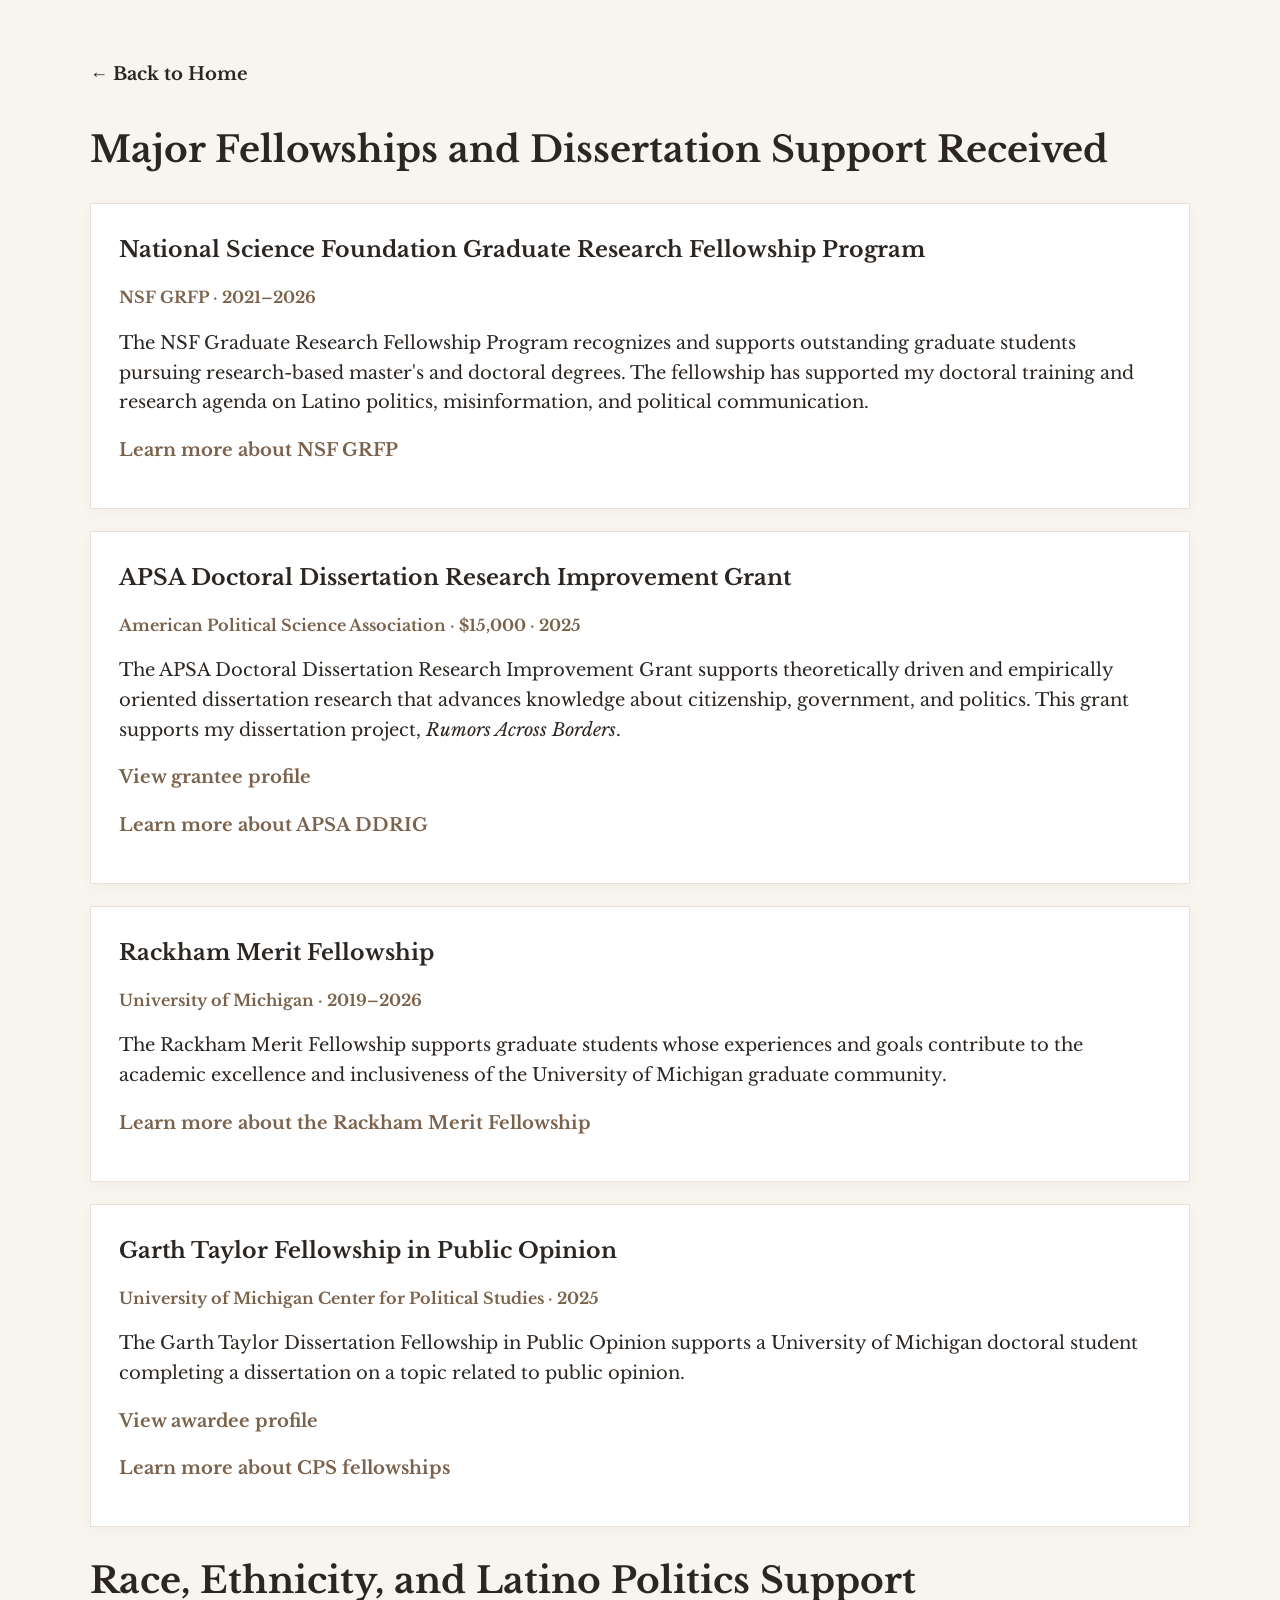
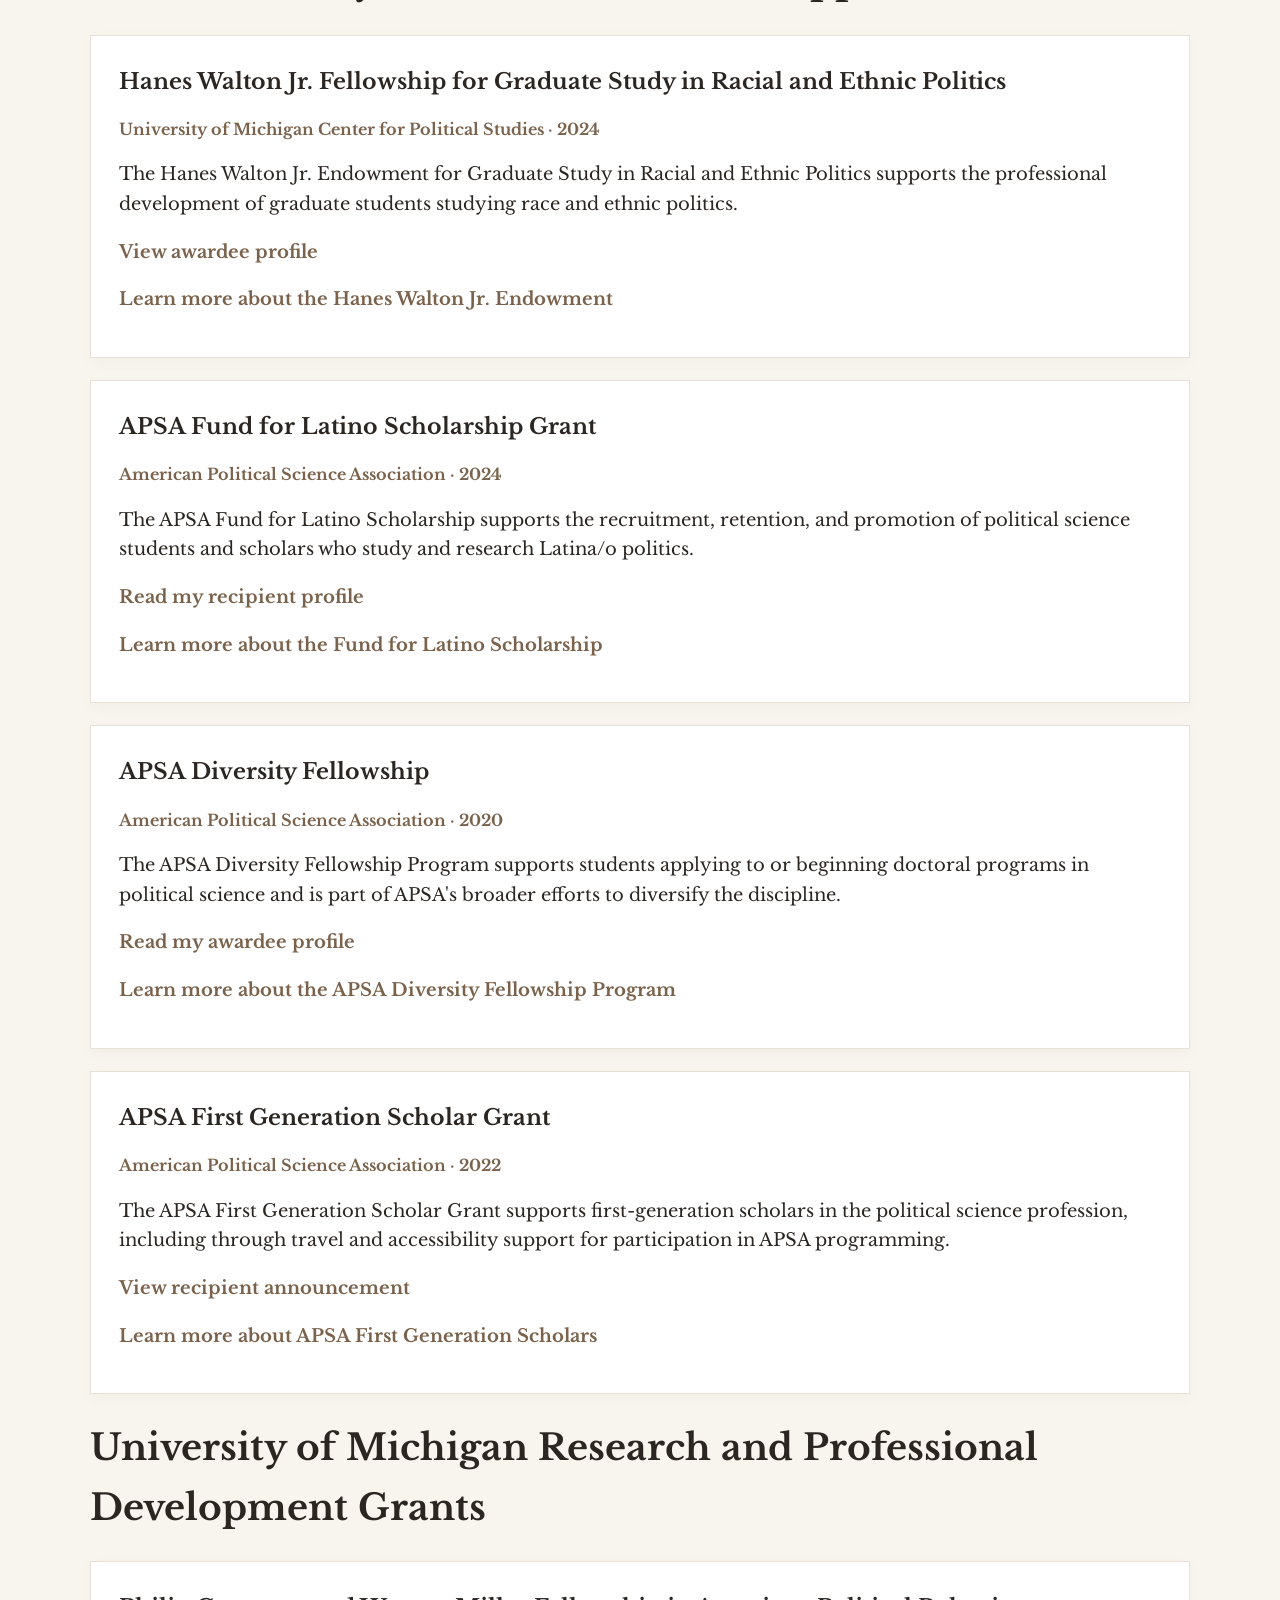
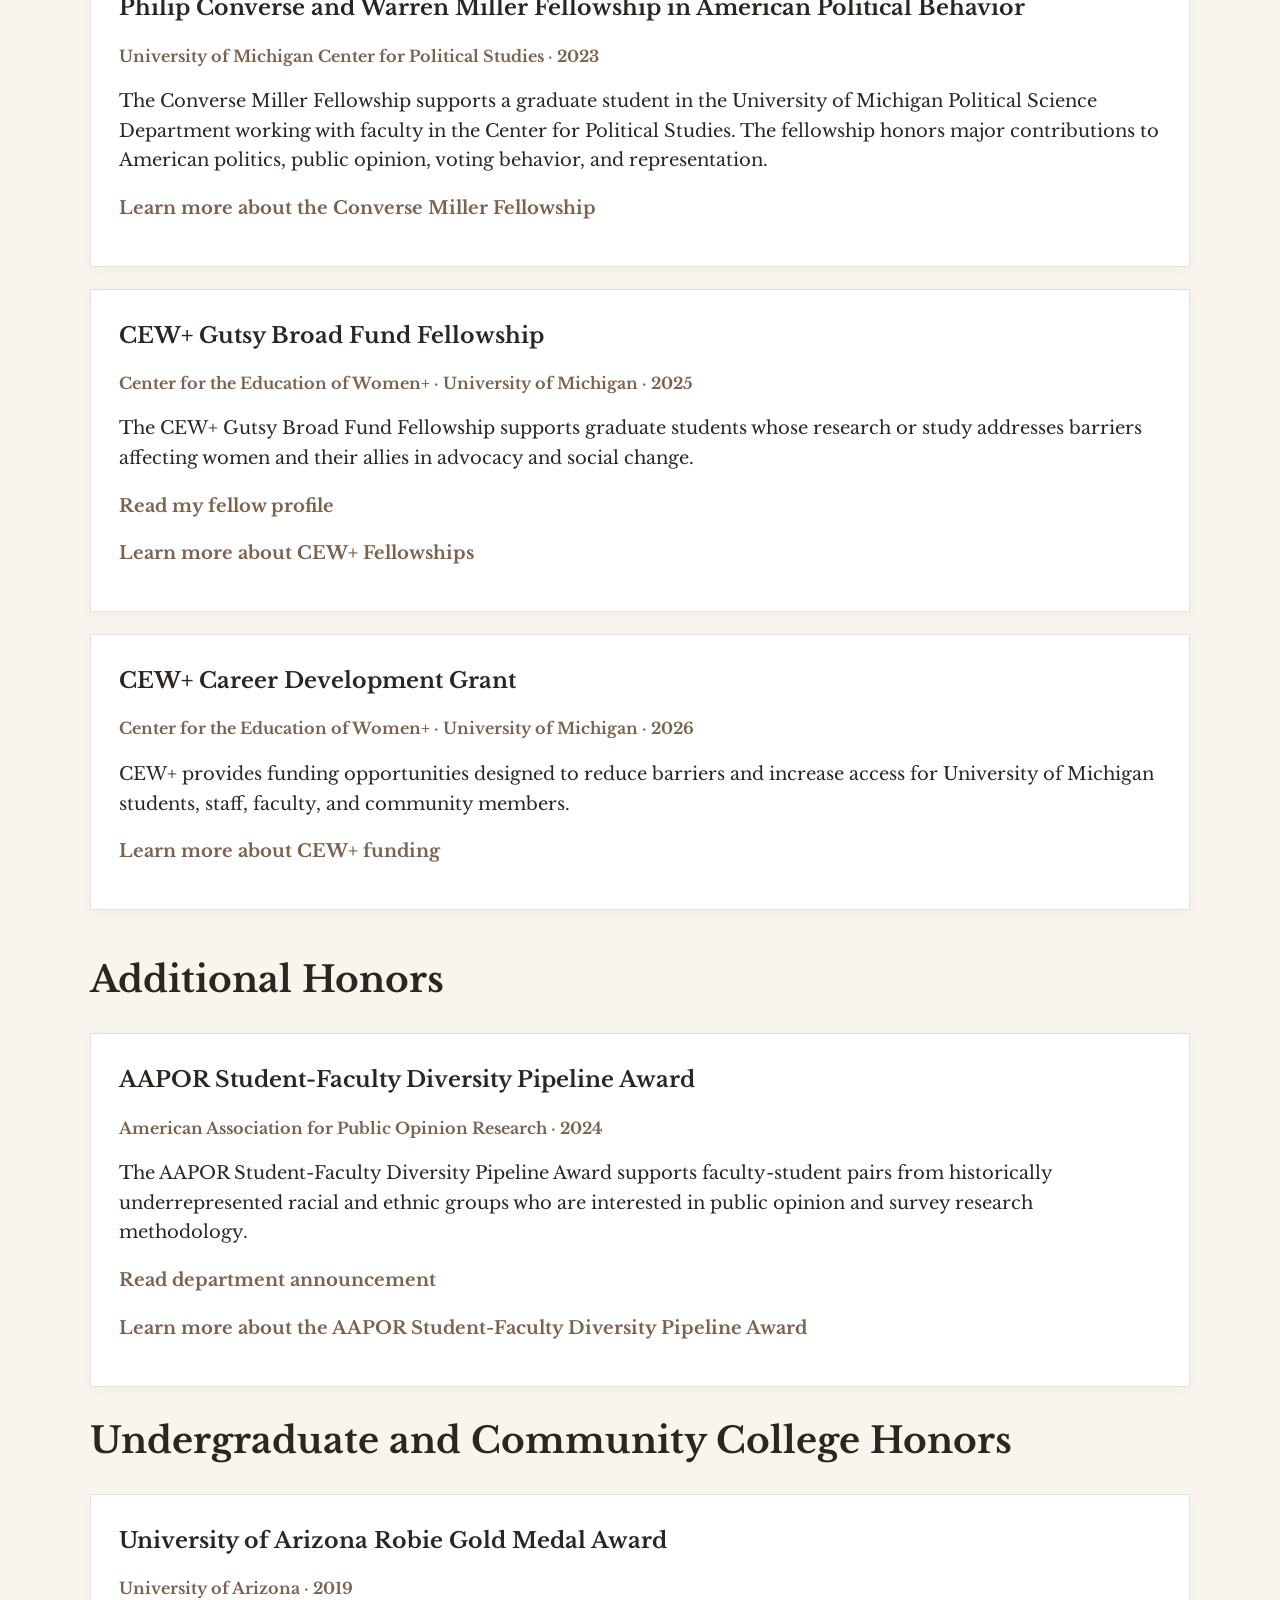
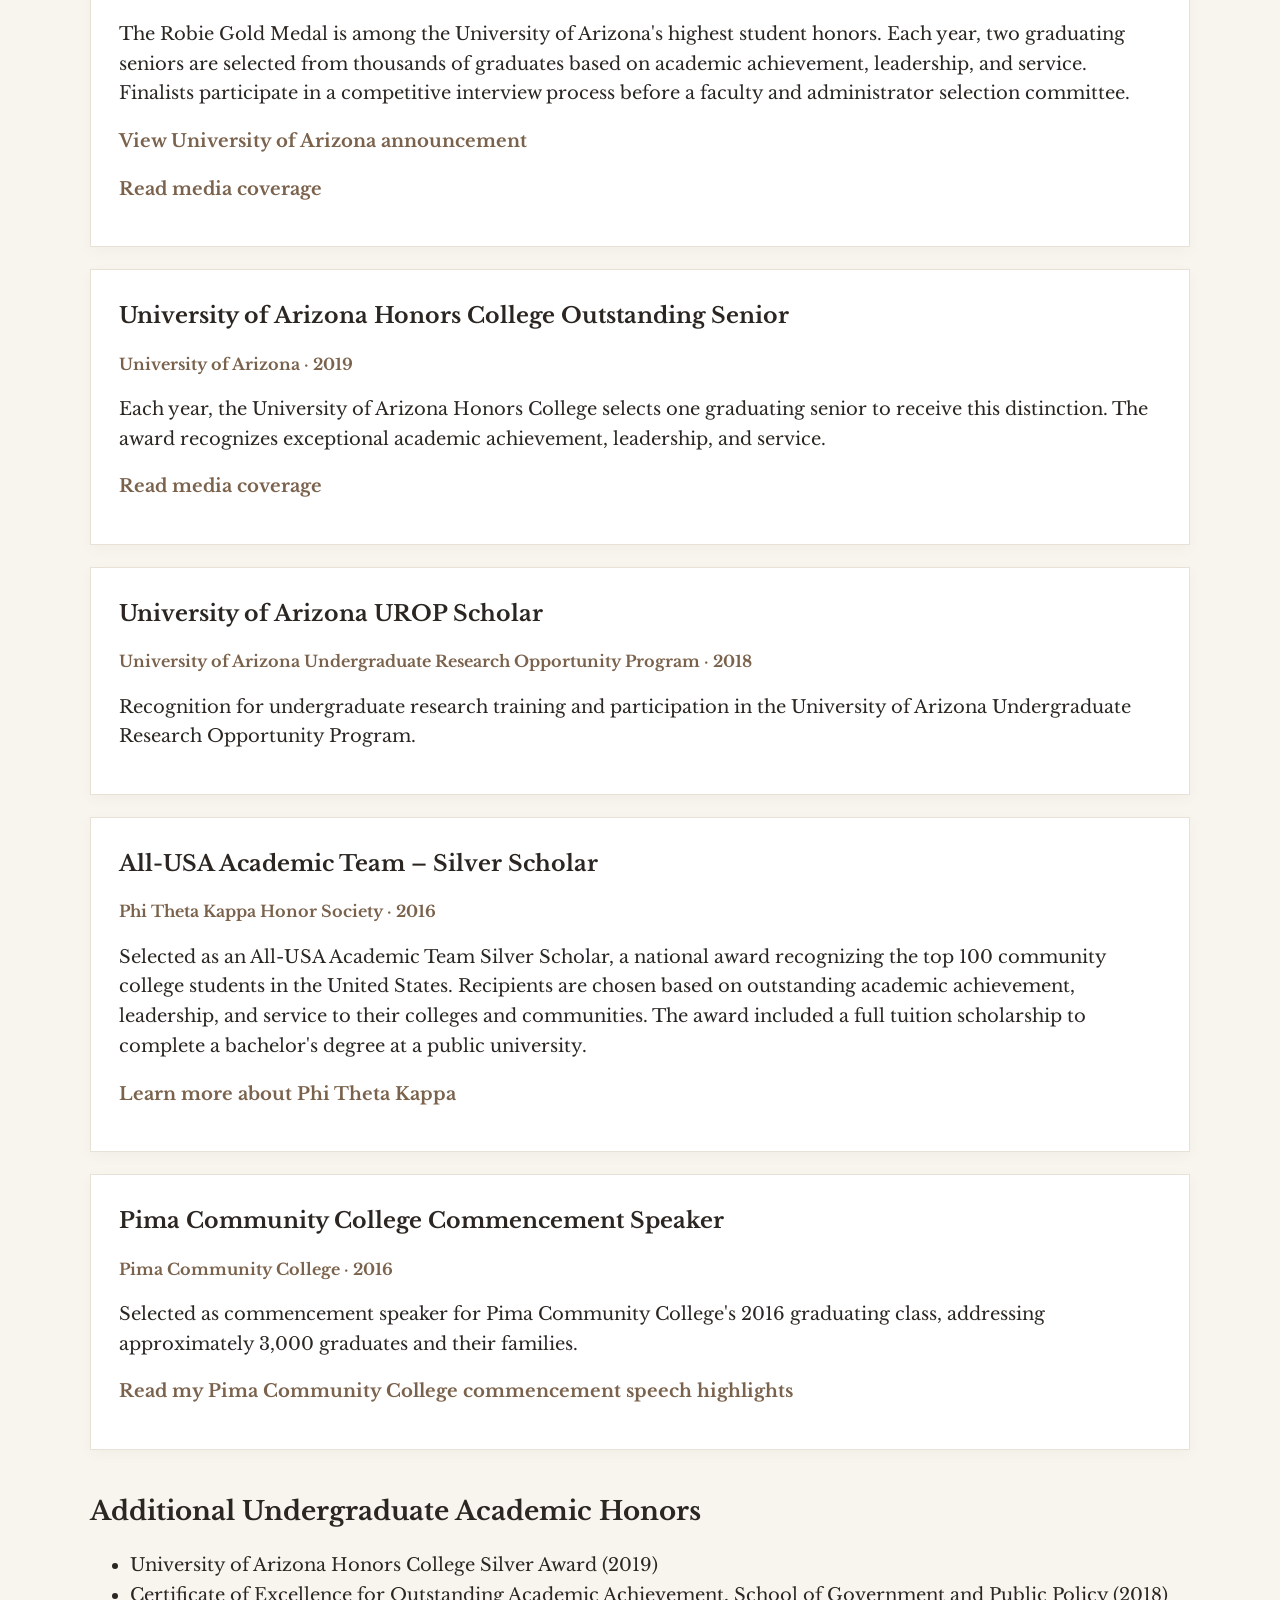
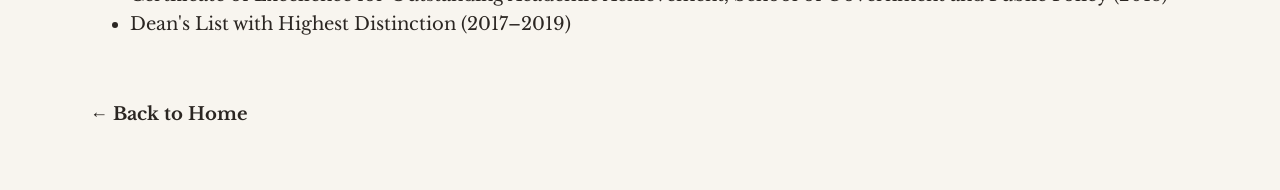
==== awards.html @ 93df4cb4 "Add awards teaching and background pages" ====
<html lang="en">
<head>
  <meta charset="UTF-8">
  <meta name="viewport" content="width=device-width, initial-scale=1.0">
  <title>Awards & Fellowships | Francy Luna Diaz</title>

  <link rel="stylesheet" href="https://cdnjs.cloudflare.com/ajax/libs/font-awesome/6.5.1/css/all.min.css">
  <link href="https://fonts.googleapis.com/css2?family=Libre+Baskerville:wght@400;700&display=swap" rel="stylesheet">

  <style>
    body,
    h1, h2, h3, h4, h5, h6,
    p, a, li, span, div {
      font-family: "Libre Baskerville", Georgia, "Times New Roman", serif !important;
    }

    body {
      color: #2B2622;
      background: #f8f5ef;
      font-size: 18px;
      line-height: 1.65;
      margin: 0;
    }

    .awards-container {
      width: clamp(320px, 88vw, 1100px);
      margin: 60px auto;
    }

    .back-link {
      margin-bottom: 30px;
    }

    .back-link a {
      color: #2B2622;
      text-decoration: none;
      font-weight: 700;
    }

    .back-link a:hover {
      color: #7A624C;
      text-decoration: underline;
    }

    .page-title {
      text-align: center;
      margin-bottom: 35px;
    }

    .page-title h1 {
      font-size: 34px;
      font-weight: 700;
      letter-spacing: 2px;
      color: #2B2622;
      margin-bottom: 12px;
    }

    .page-title hr {
      width: 90px;
      border: none;
      border-top: 2px solid #B8A18B;
    }

    .award-section {
      margin-bottom: 40px;
    }

    .award-section h2 {
      font-size: 26px;
      font-weight: 700;
      color: #2B2622;
      margin-bottom: 18px;
    }

    .award-card {
      background: #ffffff;
      border: 1px solid #E8E1D8;
      padding: 28px;
      margin-bottom: 22px;
      box-shadow: 0 4px 14px rgba(0,0,0,0.03);
    }

    .award-card h3 {
      font-size: 22px;
      font-weight: 700;
      margin-top: 0;
      margin-bottom: 8px;
      color: #2B2622;
    }

    .award-meta {
      font-size: 16px;
      font-weight: 700;
      color: #7A624C;
      margin-bottom: 12px;
    }

    .award-card p {
      margin-bottom: 14px;
    }

    .award-card a {
      color: #7A624C;
      font-weight: 700;
      text-decoration: none;
    }

    .award-card a:hover {
      color: #5F4C3B;
      text-decoration: underline;
    }
  </style>
</head>

<body>
  <div class="awards-container">
    <p class="back-link">
      <a href="index.html">← Back to Home</a>
    </p>


    <div class="award-section">
      <h1>Major Fellowships and Dissertation Support Received</h1>

      <div class="award-card">
        <h3>National Science Foundation Graduate Research Fellowship Program</h3>
        <p class="award-meta">NSF GRFP · 2021–2026</p>
        <p>
          The NSF Graduate Research Fellowship Program recognizes and supports outstanding graduate students pursuing research-based master's and doctoral degrees. The fellowship has supported my doctoral training and research agenda on Latino politics, misinformation, and political communication.
        </p>
        <p>
          <a href="https://www.nsfgrfp.org/" target="_blank">Learn more about NSF GRFP</a>
        </p>
      </div>

      <div class="award-card">
        <h3>APSA Doctoral Dissertation Research Improvement Grant</h3>
        <p class="award-meta">American Political Science Association · $15,000 · 2025</p>
        <p>
          The APSA Doctoral Dissertation Research Improvement Grant supports theoretically driven and empirically oriented dissertation research that advances knowledge about citizenship, government, and politics. This grant supports my dissertation project, <em>Rumors Across Borders</em>.
        </p>
        <p>
          <a href="https://connect.apsanet.org/ddrig/2025-doctoral-dissertation-research-improvement-grantees/#luna-diaz" target="_blank">View grantee profile</a>
        </p>
        <p>
          <a href="https://apsanet.org/programs/doctoral-dissertation-research-improvement-grants/" target="_blank">Learn more about APSA DDRIG</a>
        </p>
      </div>

      <div class="award-card">
        <h3>Rackham Merit Fellowship</h3>
        <p class="award-meta">University of Michigan · 2019–2026</p>
        <p>
          The Rackham Merit Fellowship supports graduate students whose experiences and goals contribute to the academic excellence and inclusiveness of the University of Michigan graduate community.
        </p>
        <p>
          <a href="https://rackham.umich.edu/prospective-students/rackham-merit-fellowship-program/" target="_blank">Learn more about the Rackham Merit Fellowship</a>
        </p>
      </div>

      <div class="award-card">
        <h3>Garth Taylor Fellowship in Public Opinion</h3>
        <p class="award-meta">University of Michigan Center for Political Studies · 2025</p>
        <p>
          The Garth Taylor Dissertation Fellowship in Public Opinion supports a University of Michigan doctoral student completing a dissertation on a topic related to public opinion.
        </p>
      
        <p>
          <a href="https://isr.umich.edu/training-opportunities/next-generation-initiative/2025-next-generation-awardees/" target="_blank">
            View awardee profile
          </a>
        </p>
      
        <p>
          <a href="https://cps.isr.umich.edu/fellowships/" target="_blank">
            Learn more about CPS fellowships
          </a>
        </p>
      </div>

    <div class="award-section">
      <h1>Race, Ethnicity, and Latino Politics Support</h1>

      <div class="award-card">
        <h3>Hanes Walton Jr. Fellowship for Graduate Study in Racial and Ethnic Politics</h3>
        <p class="award-meta">University of Michigan Center for Political Studies · 2024</p>
        <p>
          The Hanes Walton Jr. Endowment for Graduate Study in Racial and Ethnic Politics supports the professional development of graduate students studying race and ethnic politics.
        </p>
      
        <p>
          <a href="https://isr.umich.edu/training-opportunities/next-generation-initiative/2024-next-generation-awardees/" target="_blank">
            View awardee profile
          </a>
        </p>
      
        <p>
          <a href="https://cps.isr.umich.edu/fellowships/the-hanes-walton-jr-endowment-for-graduate-study-in-racial-and-ethnic-politics/" target="_blank">
            Learn more about the Hanes Walton Jr. Endowment
          </a>
        </p>
      </div>

      <div class="award-card">
        <h3>APSA Fund for Latino Scholarship Grant</h3>
        <p class="award-meta">American Political Science Association · 2024</p>
        <p>
          The APSA Fund for Latino Scholarship supports the recruitment, retention, and promotion of political science students and scholars who study and research Latina/o politics.
        </p>
        <p>
          <a href="https://politicalsciencenow.com/meet-francy-luna-diaz-2024-fund-for-latino-scholarship-recipient/" target="_blank">Read my recipient profile</a>
        </p>
        <p>
          <a href="https://apsanet.org/diversity/fund-for-latino-scholarship/" target="_blank">Learn more about the Fund for Latino Scholarship</a>
        </p>
      </div>

      <div class="award-card">
        <h3>APSA Diversity Fellowship</h3>
        <p class="award-meta">American Political Science Association · 2020</p>
        <p>
          The APSA Diversity Fellowship Program supports students applying to or beginning doctoral programs in political science and is part of APSA's broader efforts to diversify the discipline.
        </p>
        <p>
          <a href="https://politicalsciencenow.com/meet-mfp-spring-fellow-francy-luna-diaz-university-of-michigan/" target="_blank">Read my awardee profile</a>
        </p>
        <p>
          <a href="https://apsanet.org/diversity/diversity-fellowship-program/" target="_blank">Learn more about the APSA Diversity Fellowship Program</a>
        </p>
      </div>

      <div class="award-card">
        <h3>APSA First Generation Scholar Grant</h3>
        <p class="award-meta">American Political Science Association · 2022</p>
      
        <p>
          The APSA First Generation Scholar Grant supports first-generation scholars in the political science profession, including through travel and accessibility support for participation in APSA programming.
        </p>
      
        <p>
          <a href="https://www.cambridge.org/core/journals/political-science-today/article/meet-the-2022-first-generation-scholar-travel-and-accessibility-grant-recipients/A64FCAC746DF08B4CAEFC3928130B769" target="_blank">
            View recipient announcement
          </a>
        </p>
      
        <p>
          <a href="https://apsanet.org/diversity/apsa-status-committees/committee-on-the-status-of-first-generation-scholars-in-the-profession/" target="_blank">
            Learn more about APSA First Generation Scholars
          </a>
        </p>
      </div>

    <div class="award-section">
      <h1>University of Michigan Research and Professional Development Grants</h1>

      <div class="award-card">
        <h3>Philip Converse and Warren Miller Fellowship in American Political Behavior</h3>
        <p class="award-meta">University of Michigan Center for Political Studies · 2023</p>
        <p>
          The Converse Miller Fellowship supports a graduate student in the University of Michigan Political Science Department working with faculty in the Center for Political Studies. The fellowship honors major contributions to American politics, public opinion, voting behavior, and representation.
        </p>
        <p>
          <a href="https://cps.isr.umich.edu/fellowships/converse-miller-fellowship/" target="_blank">Learn more about the Converse Miller Fellowship</a>
        </p>
      </div>

      <div class="award-card">
        <h3>CEW+ Gutsy Broad Fund Fellowship</h3>
        <p class="award-meta">Center for the Education of Women+ · University of Michigan · 2025</p>
        <p>
          The CEW+ Gutsy Broad Fund Fellowship supports graduate students whose research or study addresses barriers affecting women and their allies in advocacy and social change.
        </p>
        <p>
          <a href="https://cew.umich.edu/story/francy-luna-diaz/" target="_blank">Read my fellow profile</a>
        </p>
        <p>
          <a href="https://cew.umich.edu/funding/fellowships/" target="_blank">Learn more about CEW+ Fellowships</a>
        </p>
      </div>

      <div class="award-card">
        <h3>CEW+ Career Development Grant</h3>
        <p class="award-meta">Center for the Education of Women+ · University of Michigan · 2026</p>
        <p>
          CEW+ provides funding opportunities designed to reduce barriers and increase access for University of Michigan students, staff, faculty, and community members.
        </p>
        <p>
          <a href="https://cew.umich.edu/funding/" target="_blank">Learn more about CEW+ funding</a>
        </p>
      </div>
    </div>

    <div class="award-section">
      <h1>Additional Honors</h1>

      <div class="award-card">
        <h3>AAPOR Student-Faculty Diversity Pipeline Award</h3>
        <p class="award-meta">American Association for Public Opinion Research · 2024</p>
        <p>
          The AAPOR Student-Faculty Diversity Pipeline Award supports faculty-student pairs from historically underrepresented racial and ethnic groups who are interested in public opinion and survey research methodology.
        </p>
        <p>
          <a href="https://lsa.umich.edu/polisci/news-events/all-news/archive/2024/congratulations-to-graduate-students--francy-luna-diaz-and-zoe-w.html" target="_blank">Read department announcement</a>
        </p>
        <p>
          <a href="https://aapor.org/past-student-faculty-diversity-pipeline-winners/" target="_blank">Learn more about the AAPOR Student-Faculty Diversity Pipeline Award</a>
        </p>
      </div>

      <div class="award-section">
        <h1>Undergraduate and Community College Honors</h1>

      <div class="award-card">
        <h3>University of Arizona Robie Gold Medal Award</h3>
        <p class="award-meta">University of Arizona · 2019</p>
      
        <p>
            The Robie Gold Medal is among the University of Arizona's highest student honors. Each year, two graduating seniors are selected from thousands of graduates based on academic achievement, leadership, and service. Finalists participate in a competitive interview process before a faculty and administrator selection committee.
          </p>
      
        <p>
          <a href="https://sbs.arizona.edu/news/sbs-students-receive-robie-gold-medal-award" target="_blank">
            View University of Arizona announcement
          </a>
        </p>
      
        <p>
          <a href="https://wildcat.arizona.edu/136246/news/francy-luna-diaz-wins-robie-gold-medal-award-and-honors-outstanding-senior/" target="_blank">
            Read media coverage
          </a>
        </p>
      </div>

<div class="award-card">
    <h3>University of Arizona Honors College Outstanding Senior</h3>
    <p class="award-meta">University of Arizona · 2019</p>
    <p>
      Each year, the University of Arizona Honors College selects one graduating senior to receive this distinction. The award recognizes exceptional academic achievement, leadership, and service.
    </p>
    <p>
      <a href="https://wildcat.arizona.edu/136246/news/francy-luna-diaz-wins-robie-gold-medal-award-and-honors-outstanding-senior/" target="_blank">
        Read media coverage
      </a>
    </p>
  </div>

      <div class="award-card">
        <h3>University of Arizona UROP Scholar</h3>
        <p class="award-meta">University of Arizona Undergraduate Research Opportunity Program · 2018</p>
        <p>
          Recognition for undergraduate research training and participation in the University of Arizona Undergraduate Research Opportunity Program.
        </p>
      </div>

      <div class="award-card">
        <h3>All-USA Academic Team – Silver Scholar</h3>
        <p class="award-meta">Phi Theta Kappa Honor Society · 2016</p>
      
        <p>
          Selected as an All-USA Academic Team Silver Scholar, a national award recognizing the top 100 community college students in the United States. Recipients are chosen based on outstanding academic achievement, leadership, and service to their colleges and communities. The award included a full tuition scholarship to complete a bachelor's degree at a public university.
        </p>
      
        <p>
          <a href="https://www.ptk.org/" target="_blank">
            Learn more about Phi Theta Kappa
          </a>
        </p>
      </div>

      <div class="award-card">
        <h3>Pima Community College Commencement Speaker</h3>
        <p class="award-meta">Pima Community College · 2016</p>
        <p>
            Selected as commencement speaker for Pima Community College's 2016 graduating class, addressing approximately 3,000 graduates and their families.
          </p>
        <p>
          <a href="https://www.pima.edu/news/stories/current/202203-28-commencement-speaker.html" target="_blank">Read my Pima Community College commencement speech highlights</a>
        </p>
      </div>
    </div>
  </div>

  <h2>Additional Undergraduate Academic Honors</h2>

<ul>
  
  <li>University of Arizona Honors College Silver Award (2019)</li>
  <li>Certificate of Excellence for Outstanding Academic Achievement, School of Government and Public Policy (2018)</li>
  <li>Dean's List with Highest Distinction (2017–2019)</li>
</ul>

<div class="awards-container">
    <p class="back-link">
      <a href="index.html">← Back to Home</a>
    </p>
</div>

</body>
</html>
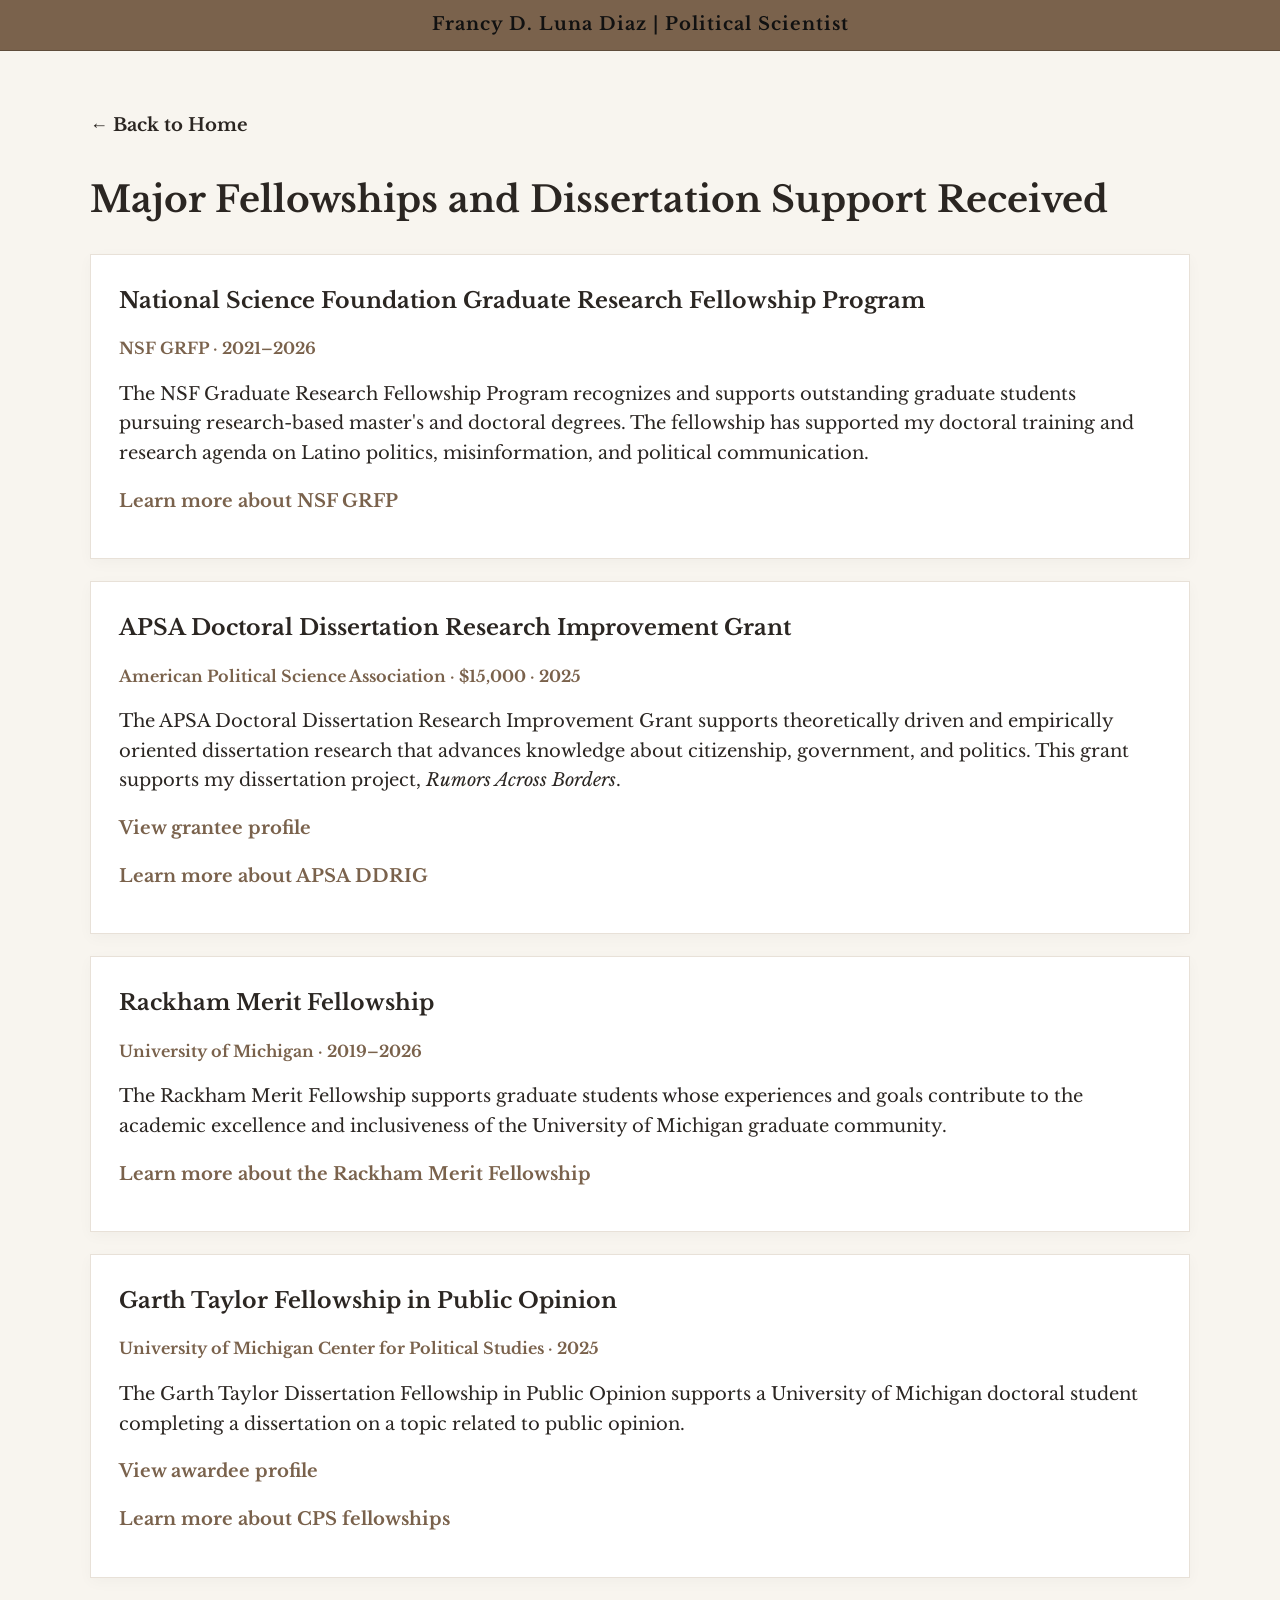
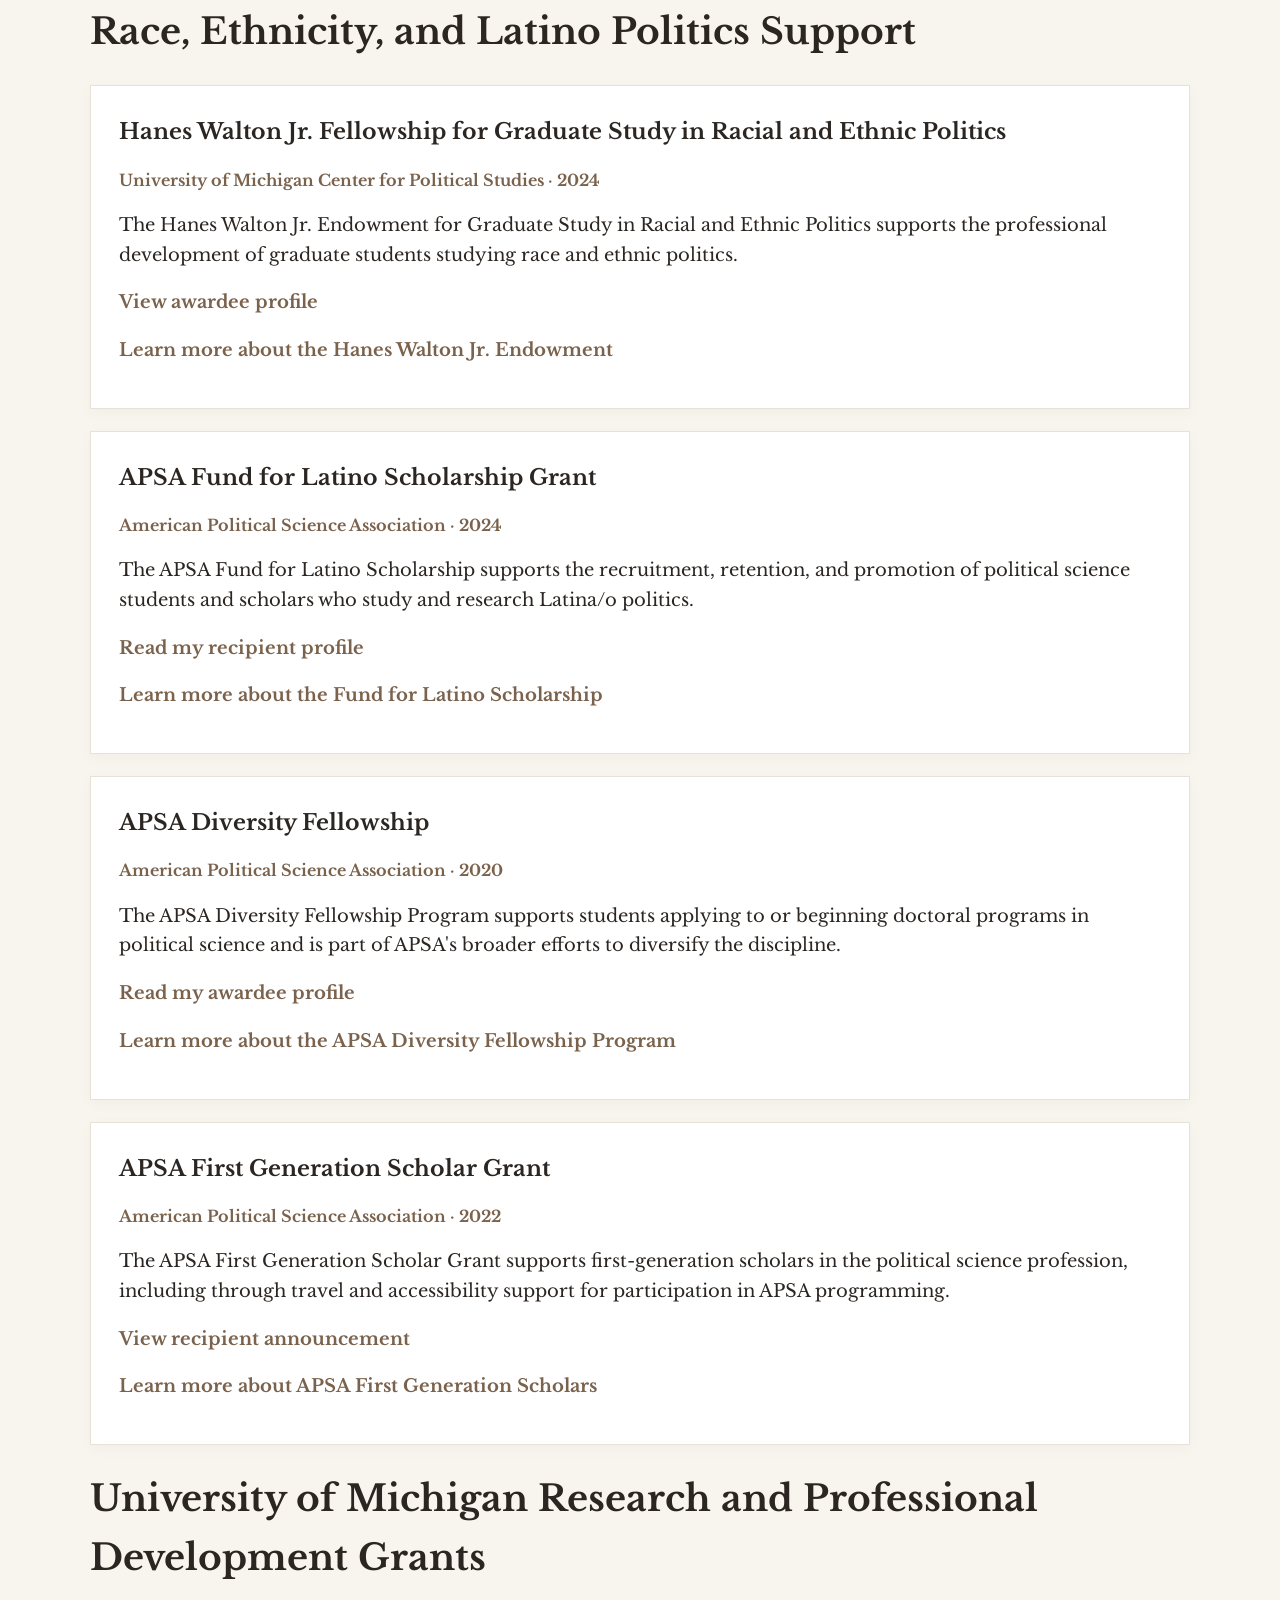
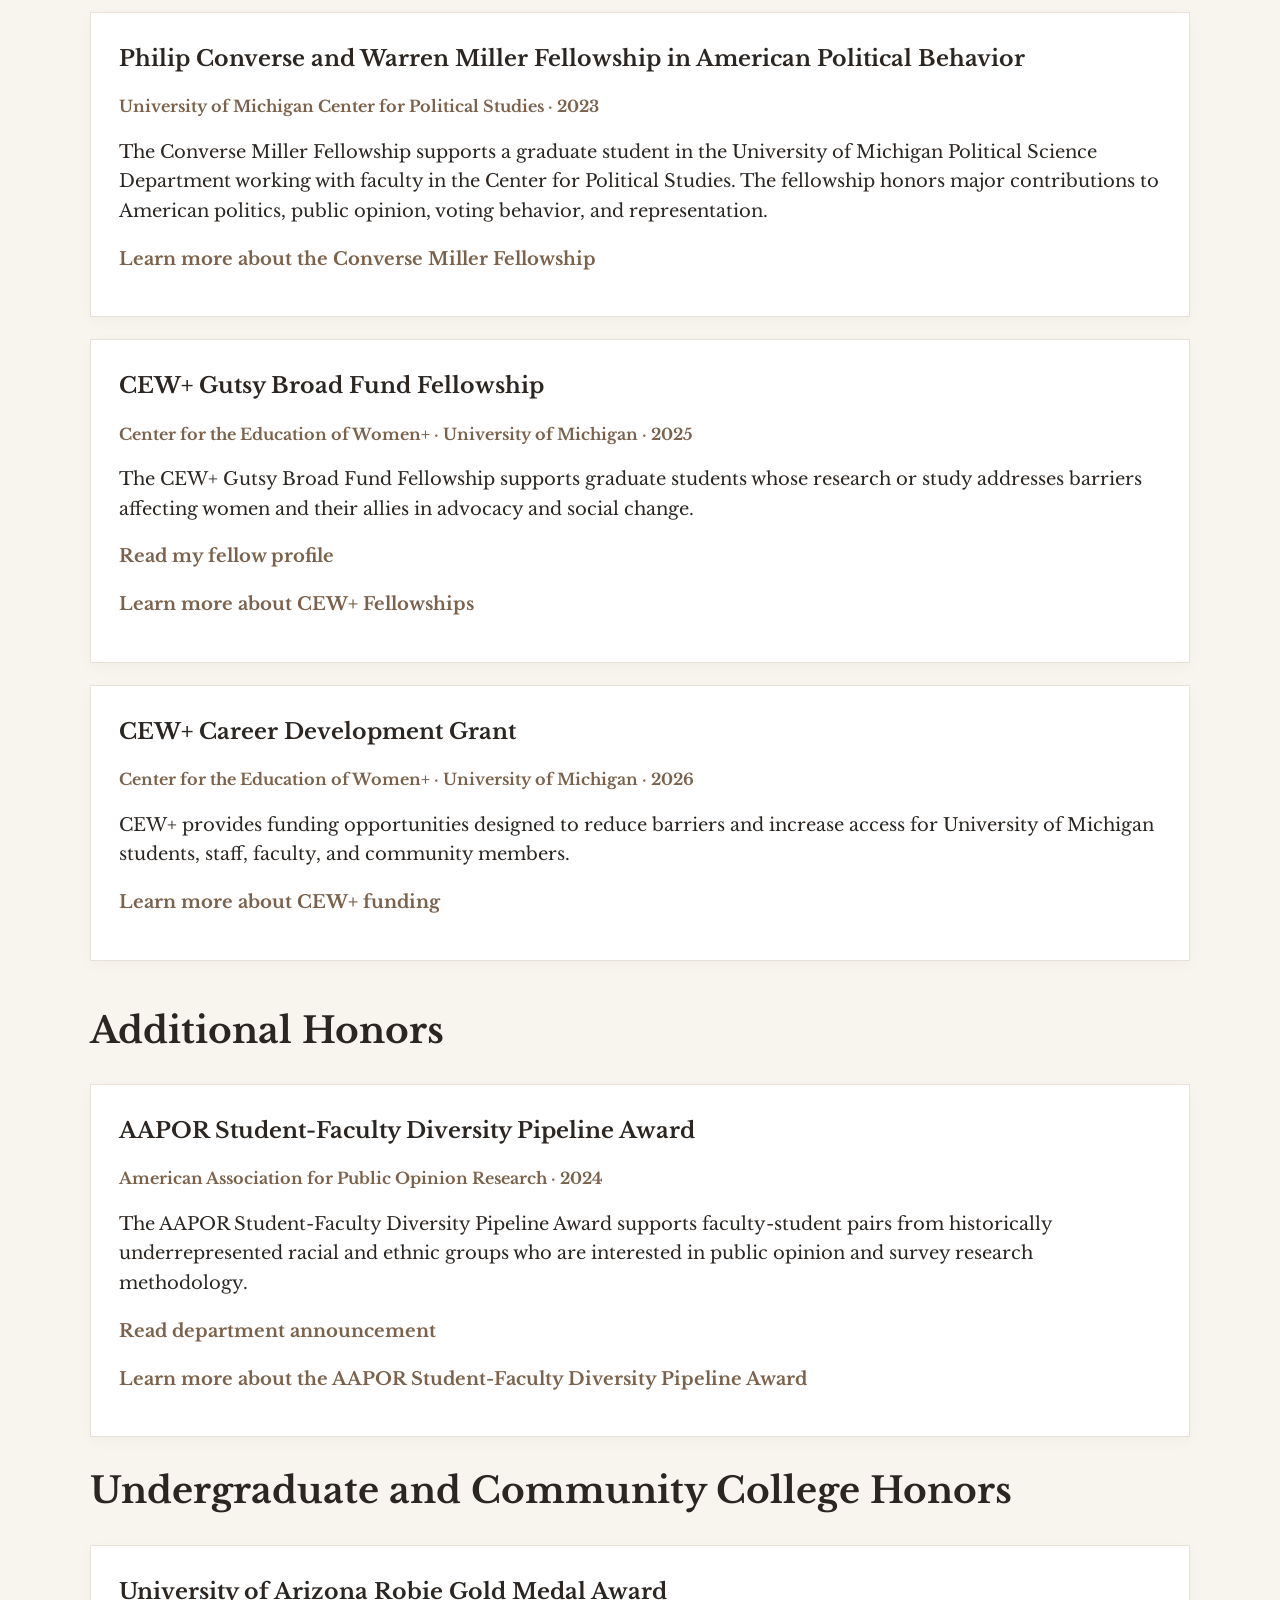
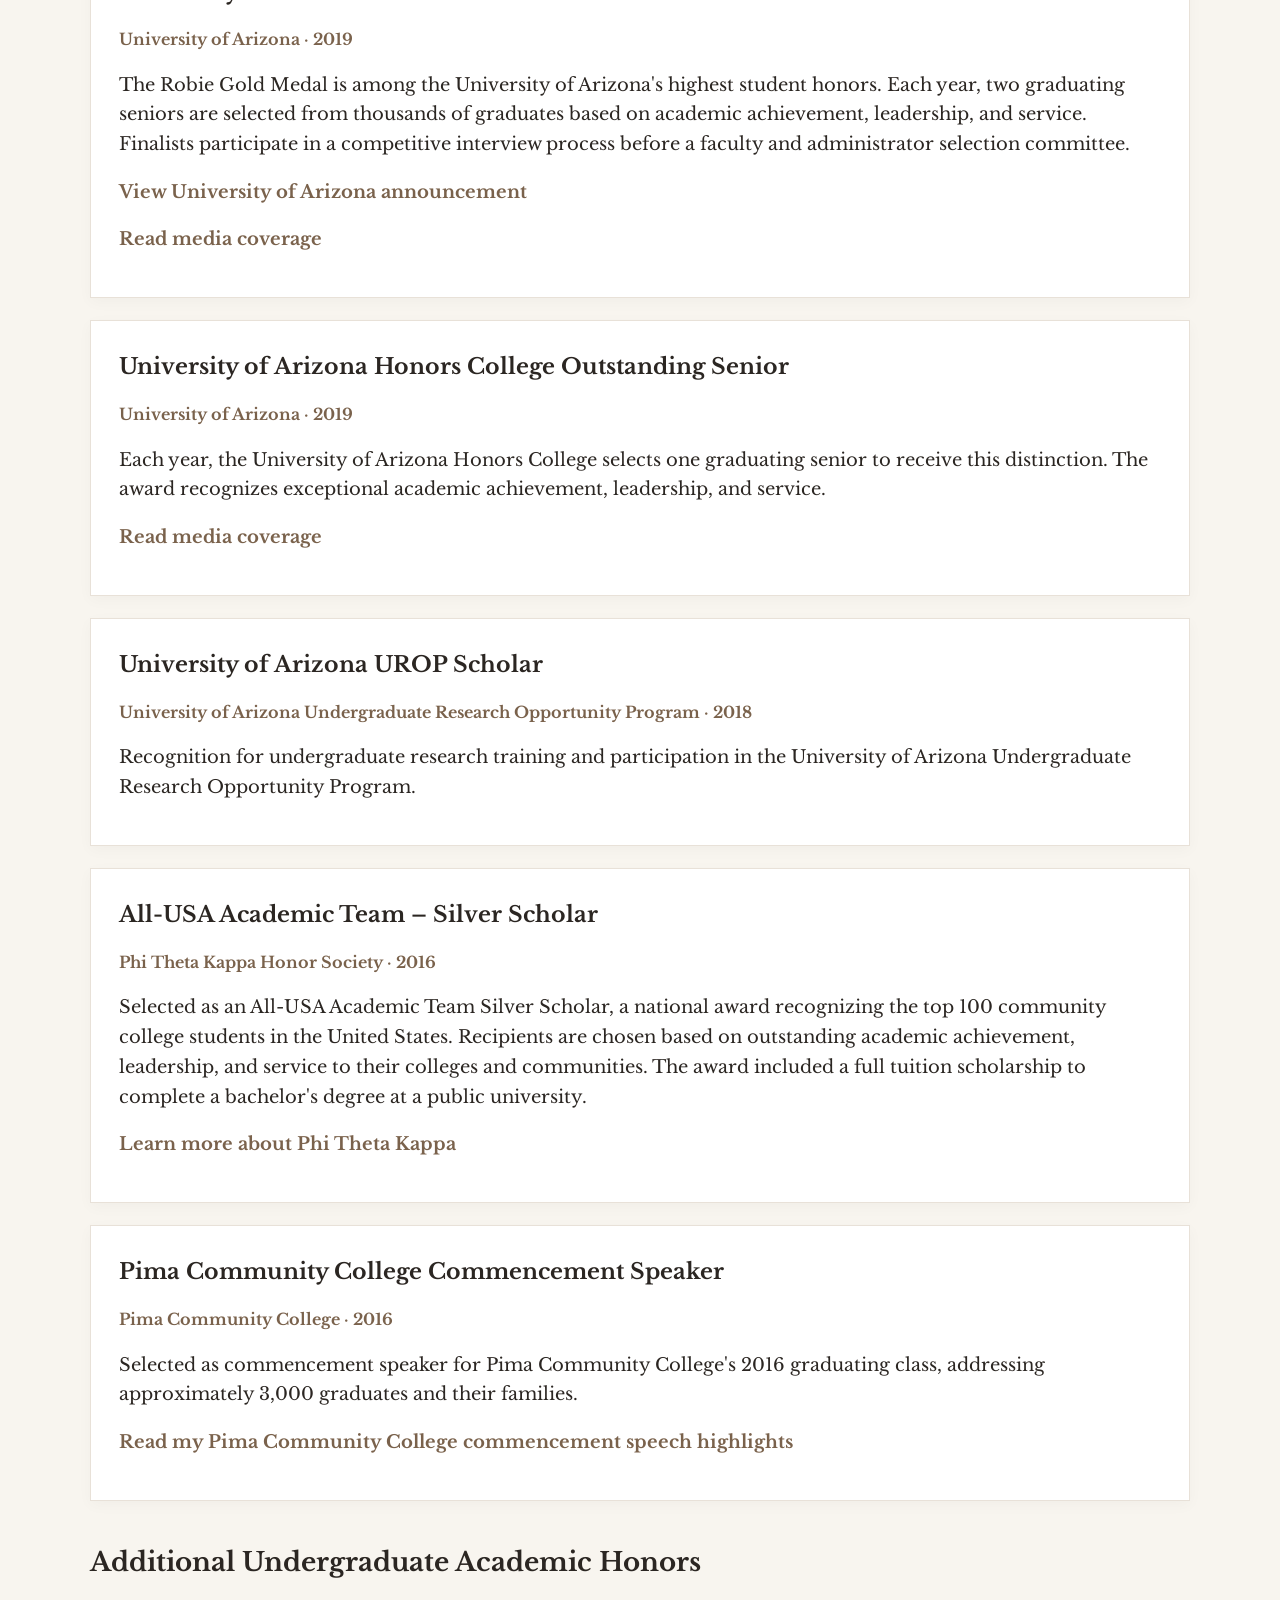
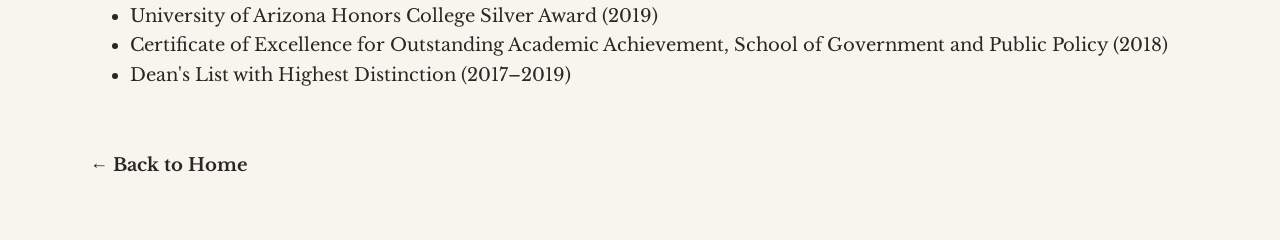
==== commit ba979ea4: "Add sticky header to site pages" ====
--- a/awards.html
+++ b/awards.html
@@ -109,10 +109,57 @@
       color: #5F4C3B;
       text-decoration: underline;
     }
+    .sticky-header {
+  position: sticky;
+  top: 0;
+  z-index: 9998;
+  background: #7A624C !important;
+  color: #111111 !important;
+  text-align: center;
+  font-weight: 700;
+  letter-spacing: 1px;
+  padding: 10px 15px;
+  border-bottom: 1px solid #5F4C3B;
+}
+
+.mobile-sticky-menu {
+  display: none;
+}
+
+@media (max-width: 768px) {
+  .sticky-header {
+    display: none;
+  }
+
+  .mobile-sticky-menu {
+    display: block;
+    position: fixed;
+    top: 12px;
+    left: 12px;
+    z-index: 10000;
+    color: #111111 !important;
+    background: #B8A18B;
+    padding: 8px 10px;
+    border-radius: 4px;
+    text-decoration: none;
+    box-shadow: 0 2px 8px rgba(0,0,0,0.15);
+  }
+
+  .mobile-sticky-menu i {
+    color: #111111 !important;
+  }
+}
   </style>
 </head>
 
 <body>
+    <div class="sticky-header">
+        Francy D. Luna Diaz | Political Scientist
+      </div>
+      
+      <a href="index.html#main-nav" class="mobile-sticky-menu">
+        <i class="fa-solid fa-bars"></i>
+      </a>
   <div class="awards-container">
     <p class="back-link">
       <a href="index.html">← Back to Home</a>
